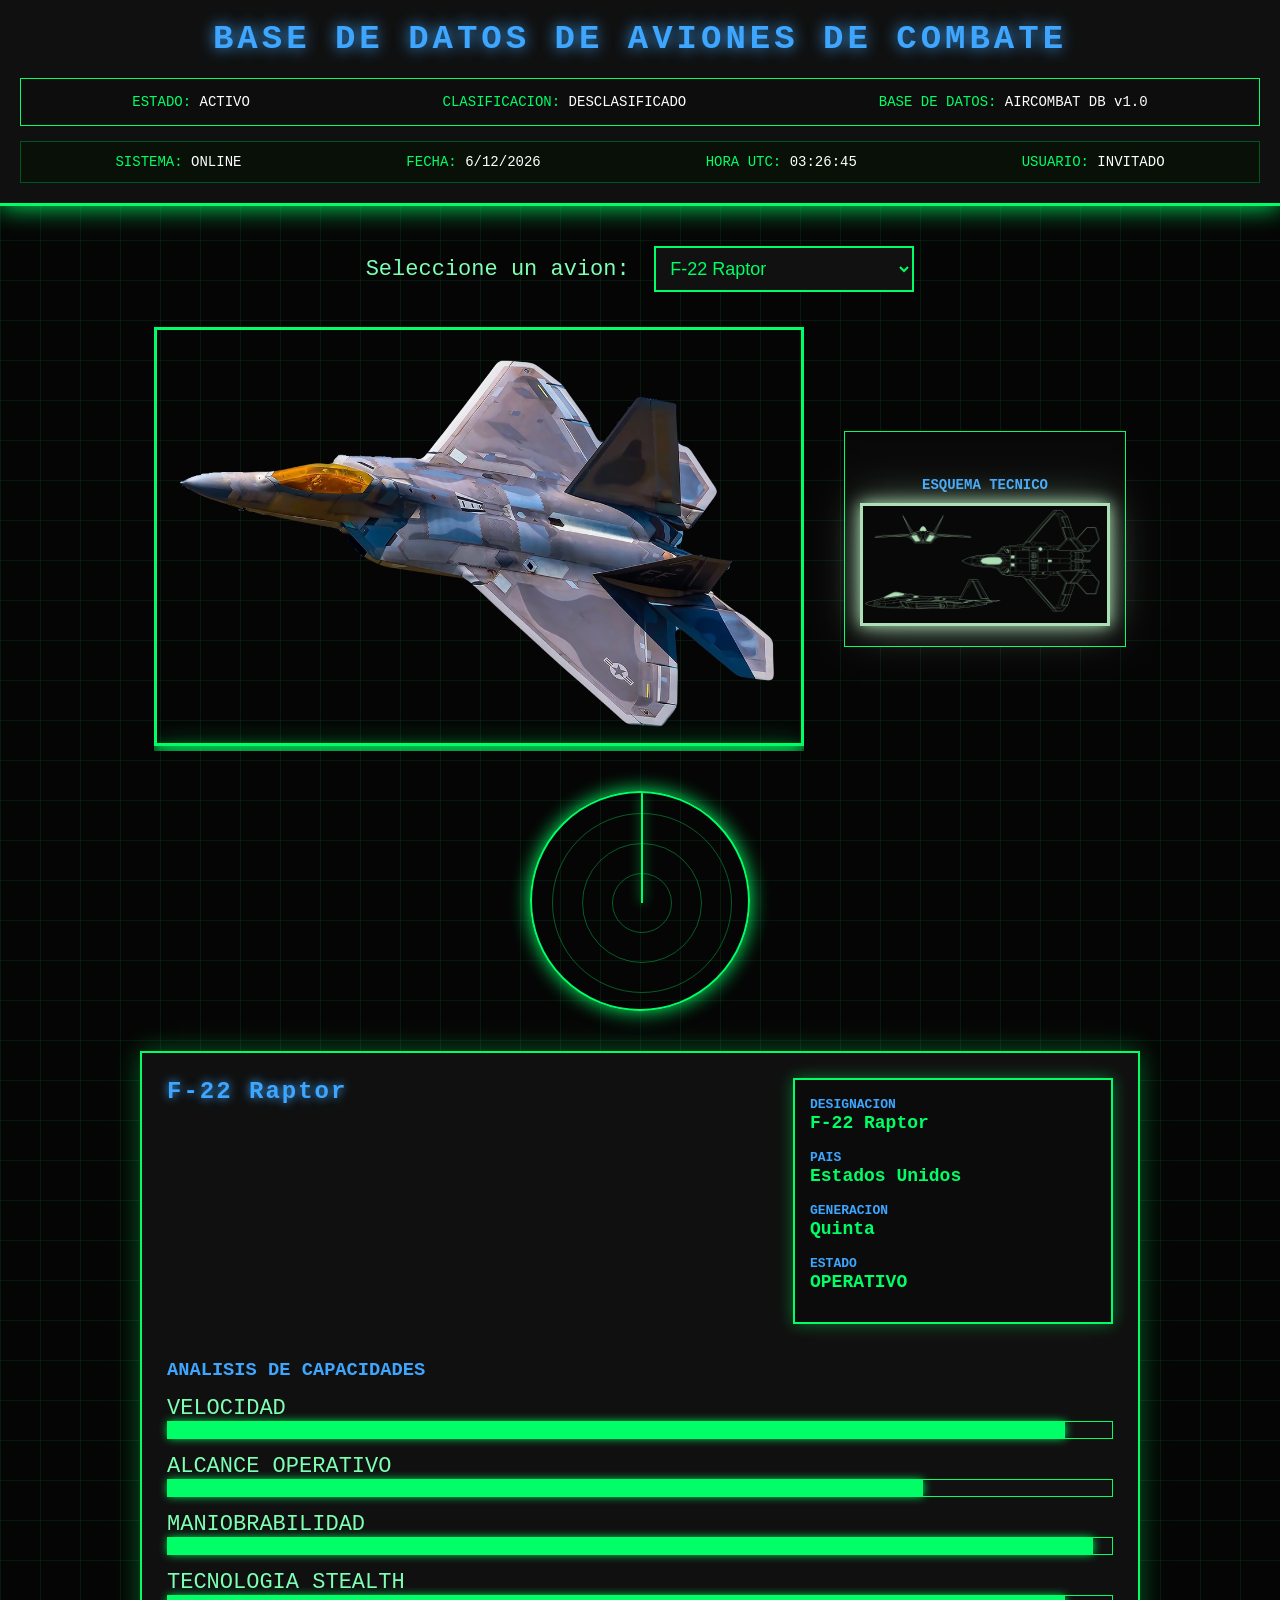
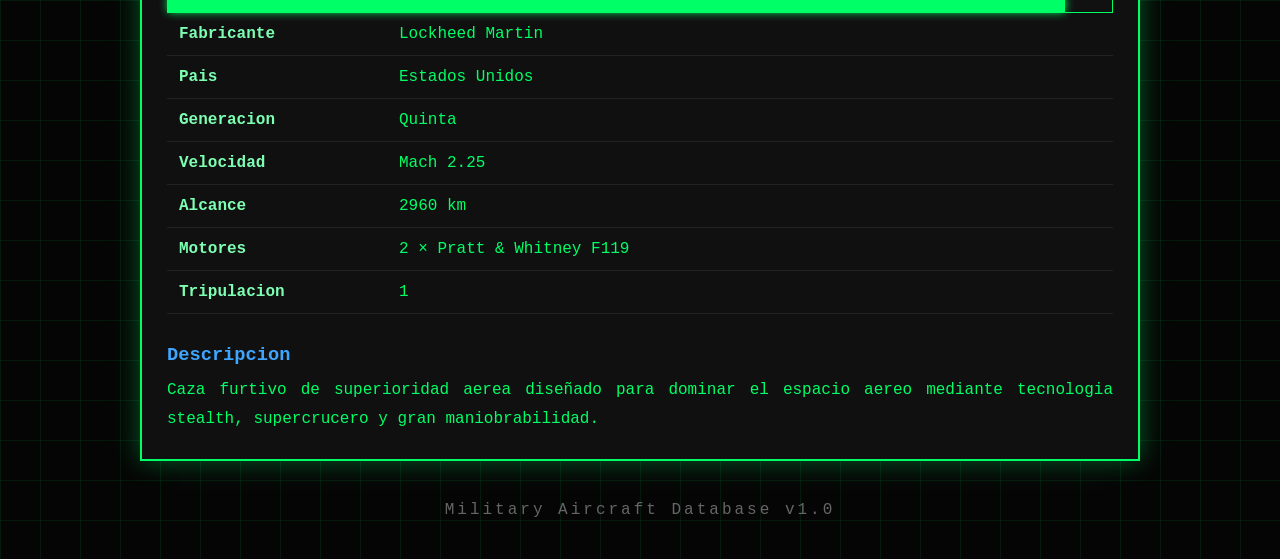
==== index.html @ 2a4c4a47 "Update index.html" ====
<!DOCTYPE html>
<html lang="es">

<head> 

    <meta charset="UTF-8">
    <meta name="viewport" content="width=device-width, initial-scale=1.0">

    <title>Base de Datos de Aviones de Combate</title>

    <link rel="stylesheet" href="estilos.css">

</head>

<body>

    <header>

    <h1>BASE DE DATOS DE AVIONES DE COMBATE</h1>

    <div class="estado">

        <div>ESTADO: <span>ACTIVO</span></div>

        <div>CLASIFICACION: <span>DESCLASIFICADO</span></div>

        <div>BASE DE DATOS: <span>AIRCOMBAT DB v1.0</span></div>

    </div>


<div class="sistema">

    <div>SISTEMA: <span>ONLINE</span></div>

    <div>FECHA: <span id="fecha"></span></div>

    <div>HORA UTC: <span id="hora"></span></div>

    <div>USUARIO: <span>INVITADO</span></div>

</div>

</header>

    <main>

        <div class="selector">

            <label for="aviones">Seleccione un avion:</label>

            <select id="aviones" onchange="cambiarAvion()">

                <option value="f22">F-22 Raptor</option>
                <option value="f35">F-35 Lightning II</option>
                <option value="f16">F-16 Figthing Falcon</option>
                <option value="su22">Su-22 Fitter</option>
                <option value="su57">Su-57 Felon</option>
                <option value="mig31">Mig-31 Foxhound</option>
                <option value="b2">B-2 Spirit</option>
                <option value="mig29">Mig-29 Fulscrum</option>
            </select>

        </div>

        <div class="zona-imagen">

    <div class="visor">

        <img id="imagenAvion" src="imagenes/f22.jpg" alt="Avión">

        <div class="escaneo"></div>

    </div>


    <div class="silueta">

        <h3>ESQUEMA TECNICO</h3>

        <img id="siluetaAvion" src="imagenes/f22_silueta.png">

    </div>

</div>

         <div class="radar">

    <div class="circulo c1"></div>
    <div class="circulo c2"></div>
    <div class="circulo c3"></div>

    <div class="linea"></div>

</div>

        <div class="informacion">

            <div class="cabecera-avion">

    <h2 id="nombre"></h2>

    <div class="ficha">

        <p><strong>DESIGNACION</strong><br><span id="designacion"></span></p>

        <p><strong>PAIS</strong><br><span id="paisFicha"></span></p>

        <p><strong>GENERACION</strong><br><span id="generacionFicha"></span></p>

        <p><strong>ESTADO</strong><br><span id="estadoAvion"></span></p>

    </div>

</div>


<div class="rendimiento">

<h3>ANALISIS DE CAPACIDADES</h3>


<label>VELOCIDAD</label>

<div class="barra">

<div id="velocidadBarra"></div>

</div>



<label>ALCANCE OPERATIVO</label>

<div class="barra">

<div id="alcanceBarra"></div>

</div>



<label>MANIOBRABILIDAD</label>

<div class="barra">

<div id="maniobraBarra"></div>

</div>



<label>TECNOLOGIA STEALTH</label>

<div class="barra">

<div id="stealthBarra"></div>

</div>


</div>
            <table>

                <tr>
                    <td>Fabricante</td>
                    <td id="fabricante"></td>
                </tr>

                <tr>
                    <td>Pais</td>
                    <td id="pais"></td>
                </tr>

                <tr>
                    <td>Generacion</td>
                    <td id="generacion"></td>
                </tr>

                <tr>
                    <td>Velocidad</td>
                    <td id="velocidad"></td>
                </tr>

                <tr>
                    <td>Alcance</td>
                    <td id="alcance"></td>
                </tr>

                <tr>
                    <td>Motores</td>
                    <td id="motores"></td>
                </tr>

                <tr>
                    <td>Tripulacion</td>
                    <td id="tripulacion"></td>
                </tr>

            </table>

            <h3>Descripcion</h3>

            <p id="descripcion"></p>

        </div>

    </main>

    <footer>

        Military Aircraft Database v1.0

    </footer>

    <script src="script.js"></script>

</body>

</html>
---- estilos.css ----
/*==========================
    BASE DE DATOS MILITAR
==========================*/

*{
    margin:0;
    padding:0;
    box-sizing:border-box;
}

body{

    background:#050505;

    font-family:Consolas, "Courier New", monospace;

    color:#00ff66;

    /* Cuadr�cula tecnol�gica */
    background-image:

    linear-gradient(rgba(0,255,100,.08) 1px, transparent 1px),

    linear-gradient(90deg, rgba(0,255,100,.08) 1px, transparent 1px);

    background-size:40px 40px;

}

/*==========================
        CABECERA
==========================*/

header{

    background:#101010;

    border-bottom:3px solid #00ff66;

    padding:20px;

    box-shadow:0 0 25px #00ff66;

}

header h1{

    text-align:center;

    color:#3ea6ff;

    font-size:34px;

    letter-spacing:4px;

    text-shadow:0 0 15px #3ea6ff;

}

/*==========================
         CONTENIDO
==========================*/

main{

    width:1000px;

    margin:40px auto;

}

/*==========================
      MENU DESPLEGABLE
==========================*/

.selector{

    text-align:center;

    margin-bottom:35px;

}

label{

    font-size:22px;

    color:#7dffb3;

}

select{

    margin-left:15px;

    padding:10px;

    width:260px;

    font-size:18px;

    background:#111;

    color:#00ff66;

    border:2px solid #00ff66;

    outline:none;

}

select:hover{

    box-shadow:0 0 15px #00ff66;

}

/*==========================
          IMAGEN
==========================*/

.imagen{

    text-align:center;

}

img{

    width:700px;

    border:3px solid #00ff66;

    box-shadow:

        0 0 15px #00ff66,

        0 0 40px rgba(0,255,100,.5);

    transition:.4s;

}

img:hover{

    transform:scale(1.02);

}

/*==========================
      PANEL INFORMACI�N
==========================*/

.informacion{

    margin-top:35px;

    background:#101010;

    border:2px solid #00ff66;

    padding:25px;

    box-shadow:

        0 0 25px rgba(0,255,100,.35);

}

/* T�tulo del avi�n */

.informacion h2{

    text-align:center;

    color:#3ea6ff;

    margin-bottom:25px;

    text-shadow:0 0 10px #3ea6ff;

    letter-spacing:2px;

}

/*==========================
          TABLA
==========================*/

table{

    width:100%;

    border-collapse:collapse;

}

td{

    padding:12px;

    border-bottom:1px solid #222;

}

/* Columna izquierda */

td:first-child{

    color:#7dffb3;

    font-weight:bold;

    width:220px;

}

/* Columna derecha */

td:last-child{

    color:#00ff66;

}

/*==========================
      DESCRIPCI�N
==========================*/

h3{

    color:#3ea6ff;

    margin-top:30px;

    margin-bottom:10px;

}

#descripcion{

    color:#00ff66;

    line-height:1.8;

    text-align:justify;

}

/*==========================
          PIE
==========================*/

footer{

    text-align:center;

    color:#666;

    margin:40px;

    letter-spacing:3px;

}

/*==========================
     EFECTO TERMINAL
==========================*/

.informacion:hover{

    box-shadow:

    0 0 10px #00ff66,

    0 0 30px #00ff66;

}



/*==================================
        BARRA DE ESTADO
===================================*/

.estado{

    margin-top:20px;

    display:flex;

    justify-content:space-around;

    padding:15px;

    border:1px solid #00ff66;

    background:#0d0d0d;

    color:#00ff66;

    font-size:14px;

}

.estado span{

    color:white;

}

/*==================================
      CABECERA DEL AVI�N
===================================*/

.cabecera-avion{

    display:flex;

    justify-content:space-between;

    align-items:flex-start;

    margin-bottom:25px;

}

.ficha{

    width:320px;

    border:2px solid #00ff66;

    padding:15px;

    background:#0b0b0b;

    box-shadow:0 0 15px rgba(0,255,100,.4);

}

.ficha p{

    margin-bottom:15px;

    color:#7dffb3;

}

.ficha span{

    color:#00ff66;

    font-size:18px;

    font-weight:bold;

}

.ficha strong{

    color:#3ea6ff;

    font-size:13px;

}


/*=========================
      SISTEMA
=========================*/

.sistema{

    margin-top:15px;

    display:flex;

    justify-content:space-around;

    border:1px solid #005522;

    background:#081008;

    padding:12px;

    color:#00ff66;

    font-size:14px;

}

.sistema span{

    color:white;

}

/*=========================
      RADAR
=========================*/

.radar{

    width:220px;

    height:220px;

    margin:40px auto;

    border:2px solid #00ff66;

    border-radius:50%;

    position:relative;

    overflow:hidden;

    box-shadow:0 0 20px #00ff66;

}

.circulo{

    position:absolute;

    border:1px solid rgba(0,255,100,.35);

    border-radius:50%;

}

.c1{

    width:60px;

    height:60px;

    top:80px;

    left:80px;

}

.c2{

    width:120px;

    height:120px;

    top:50px;

    left:50px;

}

.c3{

    width:180px;

    height:180px;

    top:20px;

    left:20px;

}

.linea{

    width:2px;

    height:110px;

    background:#00ff66;

    position:absolute;

    left:109px;

    top:0;

    transform-origin:bottom;

    animation:radar 4s linear infinite;

    box-shadow:0 0 12px #00ff66;

}

@keyframes radar{

    from{

        transform:rotate(0deg);

    }

    to{

        transform:rotate(360deg);

    }

}


/*==========================
     ZONA DE IMAGEN
==========================*/


.zona-imagen{

display:flex;

justify-content:center;

gap:40px;

align-items:center;

}


.visor{

position:relative;

overflow:hidden;

}



.visor img{

width:650px;

transition:opacity .3s;

}


/*==========================
      EFECTO ESCANEO
==========================*/


.escaneo{

position:absolute;

width:100%;

height:5px;

background:#00ff66;

box-shadow:

0 0 15px #00ff66,

0 0 30px #00ff66;


animation:scan 3s infinite;

}


@keyframes scan{


0%{

top:0;

}


50%{

top:100%;

}


100%{

top:0;

}


}


/*==========================
       SILUETA TECNICA
==========================*/


.silueta{

text-align:center;

border:1px solid #00ff66;

padding:15px;

background:#080808;

}


.silueta h3{

font-size:14px;

}


.silueta img{

width:250px;

filter:

brightness(0)

saturate(100%)

invert(70%)

sepia(80%)

hue-rotate(80deg);

}


/*==========================
       BARRAS
==========================*/


.rendimiento{

margin-top:35px;

}


.rendimiento label{

display:block;

margin-top:15px;

color:#7dffb3;

}


.barra{

height:18px;

background:#111;

border:1px solid #00ff66;

}


.barra div{

height:100%;

background:#00ff66;

box-shadow:

0 0 10px #00ff66;

transition:1s;

}
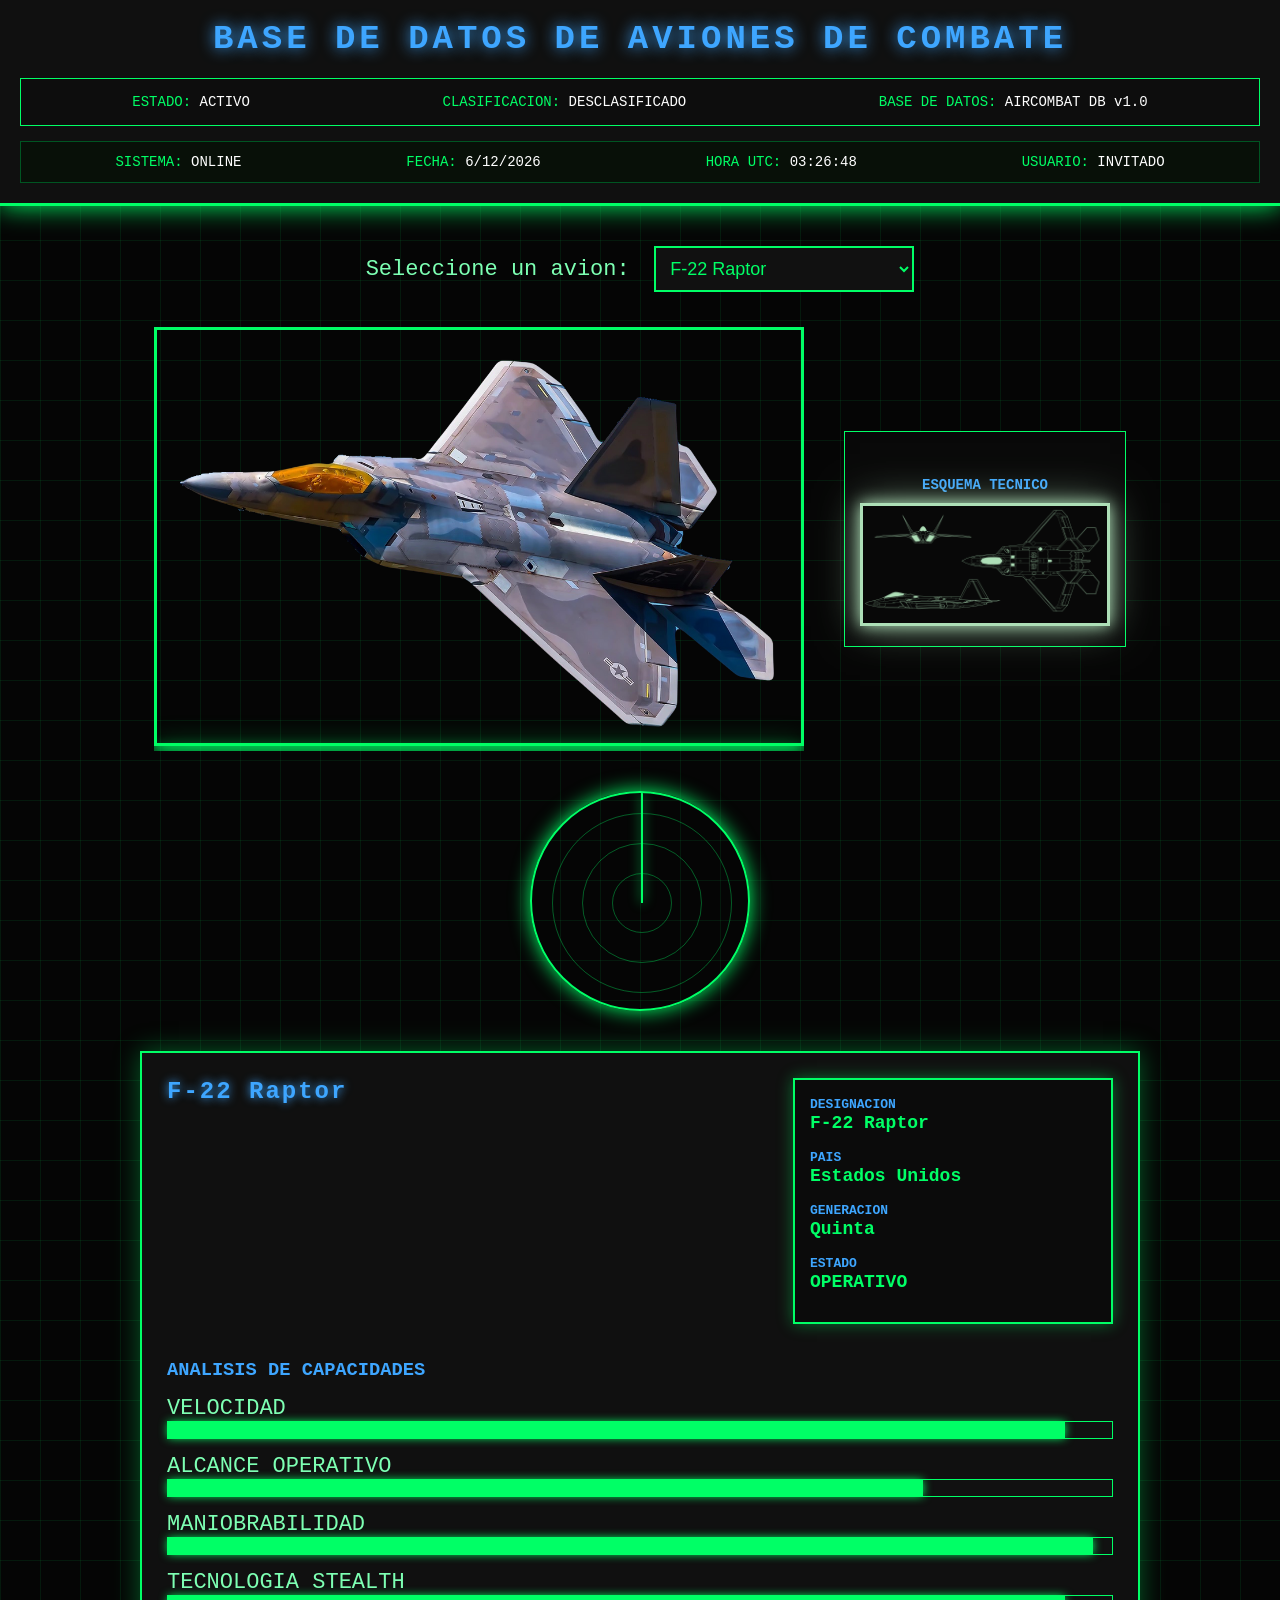
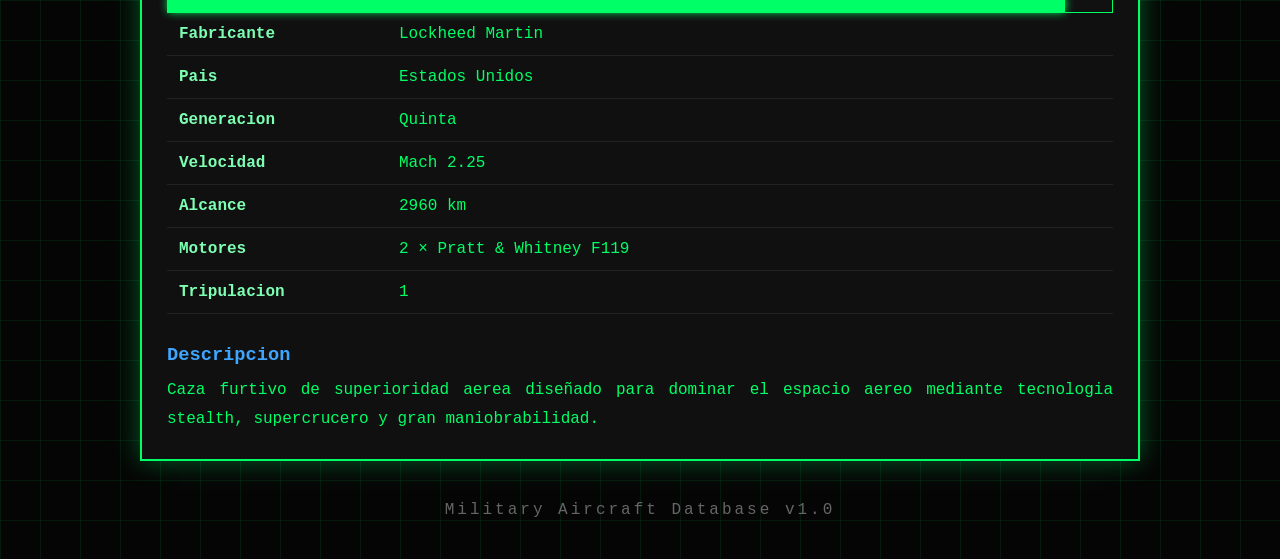
==== commit aee45611: "Update index.html" ====
--- a/index.html
+++ b/index.html
@@ -59,6 +59,7 @@
                 <option value="mig31">Mig-31 Foxhound</option>
                 <option value="b2">B-2 Spirit</option>
                 <option value="mig29">Mig-29 Fulscrum</option>
+                <option value="f5">F-5 Tiger</option>
             </select>
 
         </div>
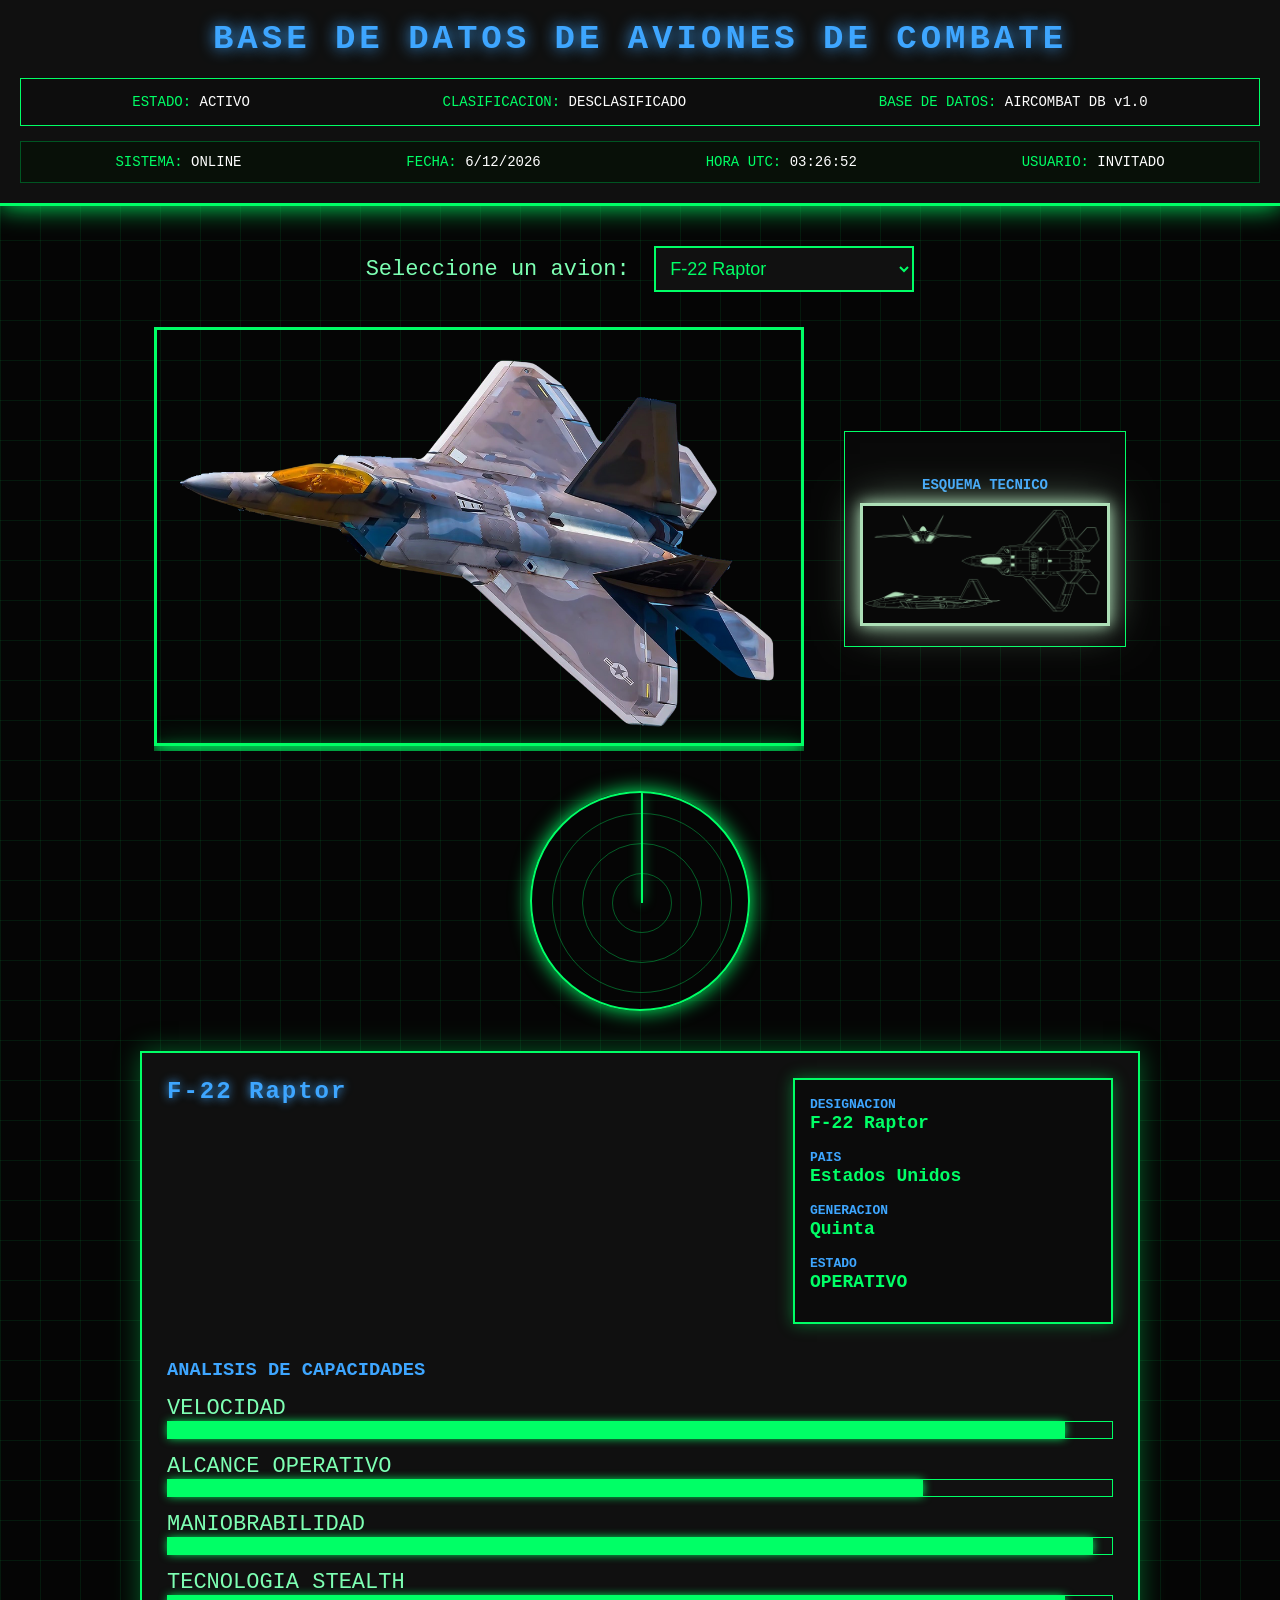
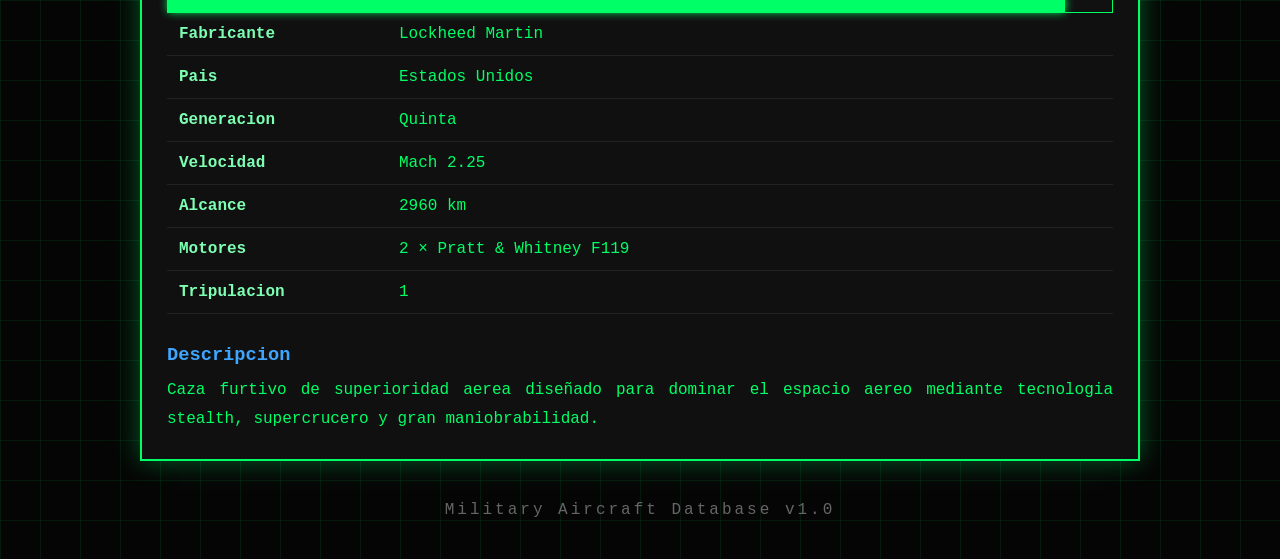
==== commit 6cb531fd: "Update index.html" ====
--- a/index.html
+++ b/index.html
@@ -60,6 +60,8 @@
                 <option value="b2">B-2 Spirit</option>
                 <option value="mig29">Mig-29 Fulscrum</option>
                 <option value="f5">F-5 Tiger</option>
+                <option value="mig19">Mig-19 Farmer</option>
+                <option value="f18">F-18 Super Hornet</option>
             </select>
 
         </div>
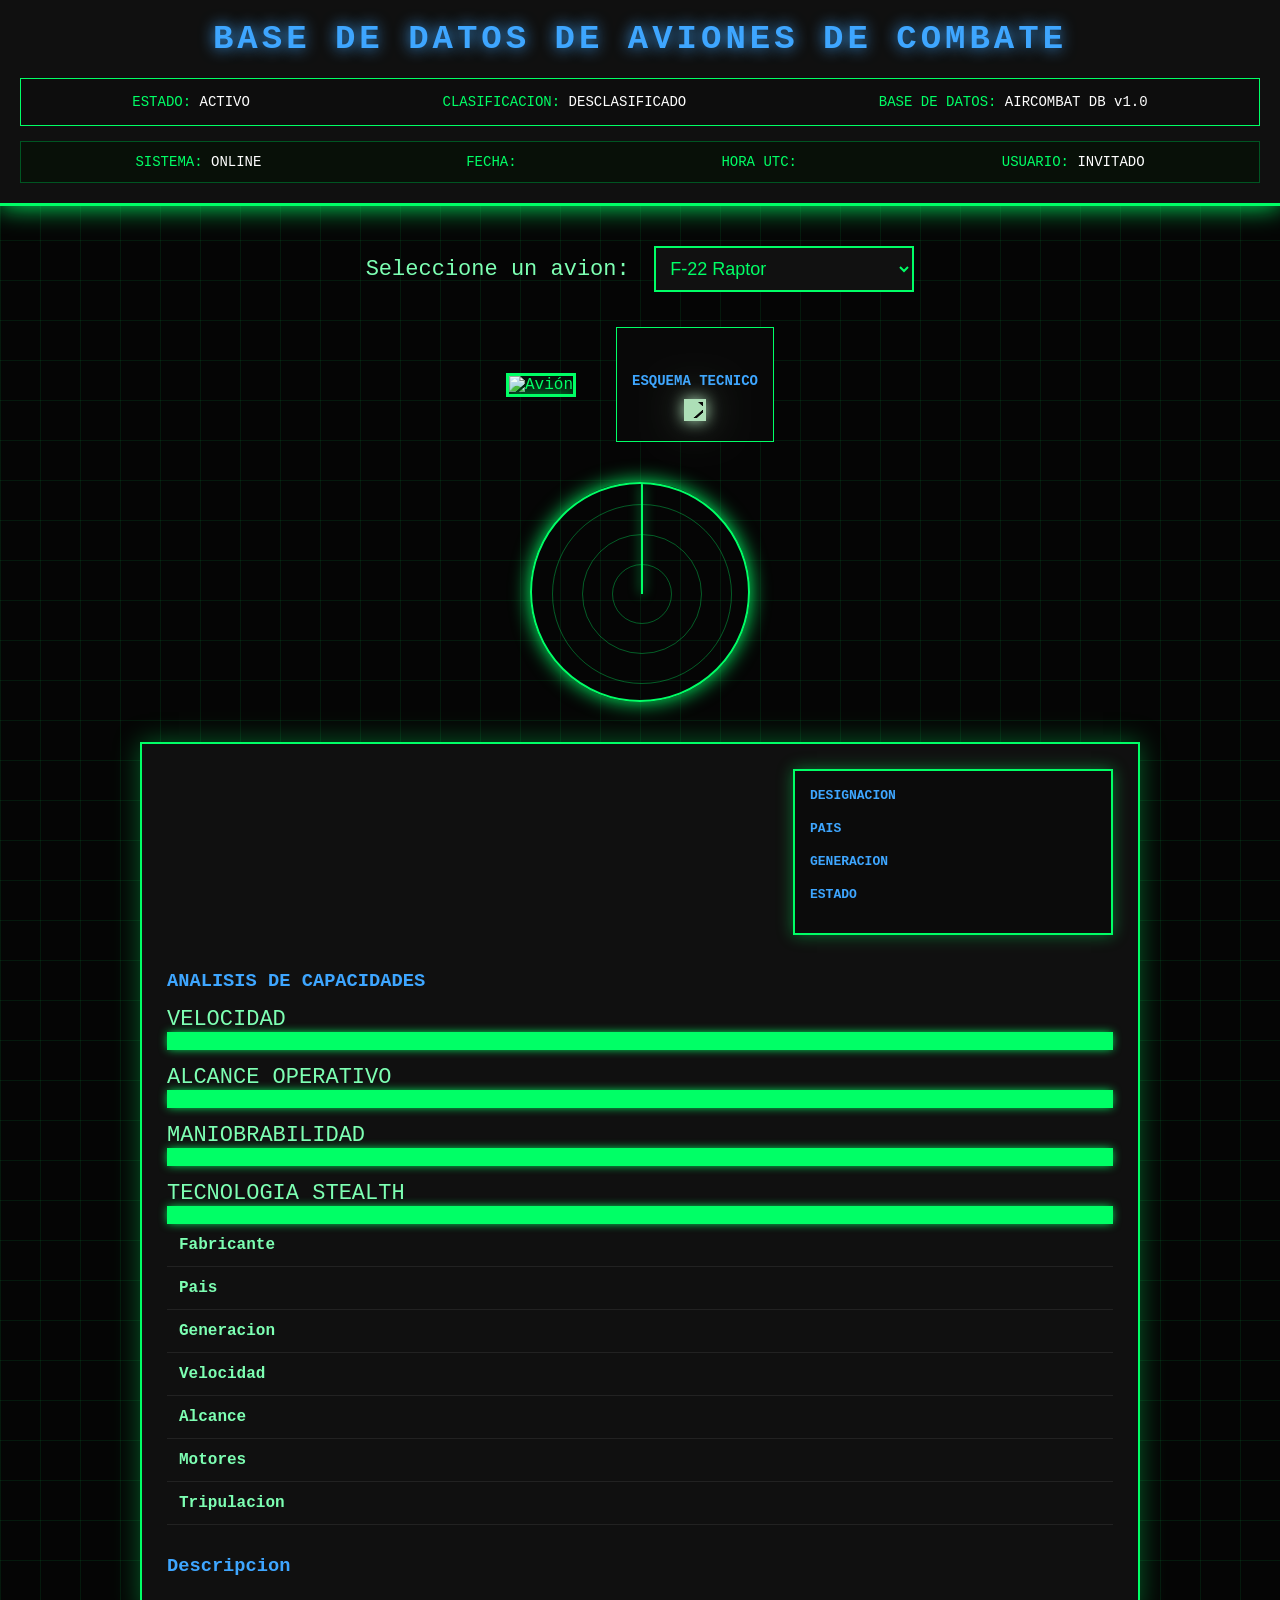
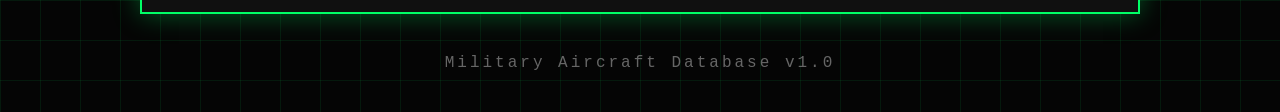
==== commit 877fb36e: "Update index.html" ====
--- a/index.html
+++ b/index.html
@@ -62,6 +62,8 @@
                 <option value="f5">F-5 Tiger</option>
                 <option value="mig19">Mig-19 Farmer</option>
                 <option value="f18">F-18 Super Hornet</option>
+                <option value="f14">F-14 Tomcat</option>
+                <option value="f15">F-15 Eagle</option>
             </select>
 
         </div>
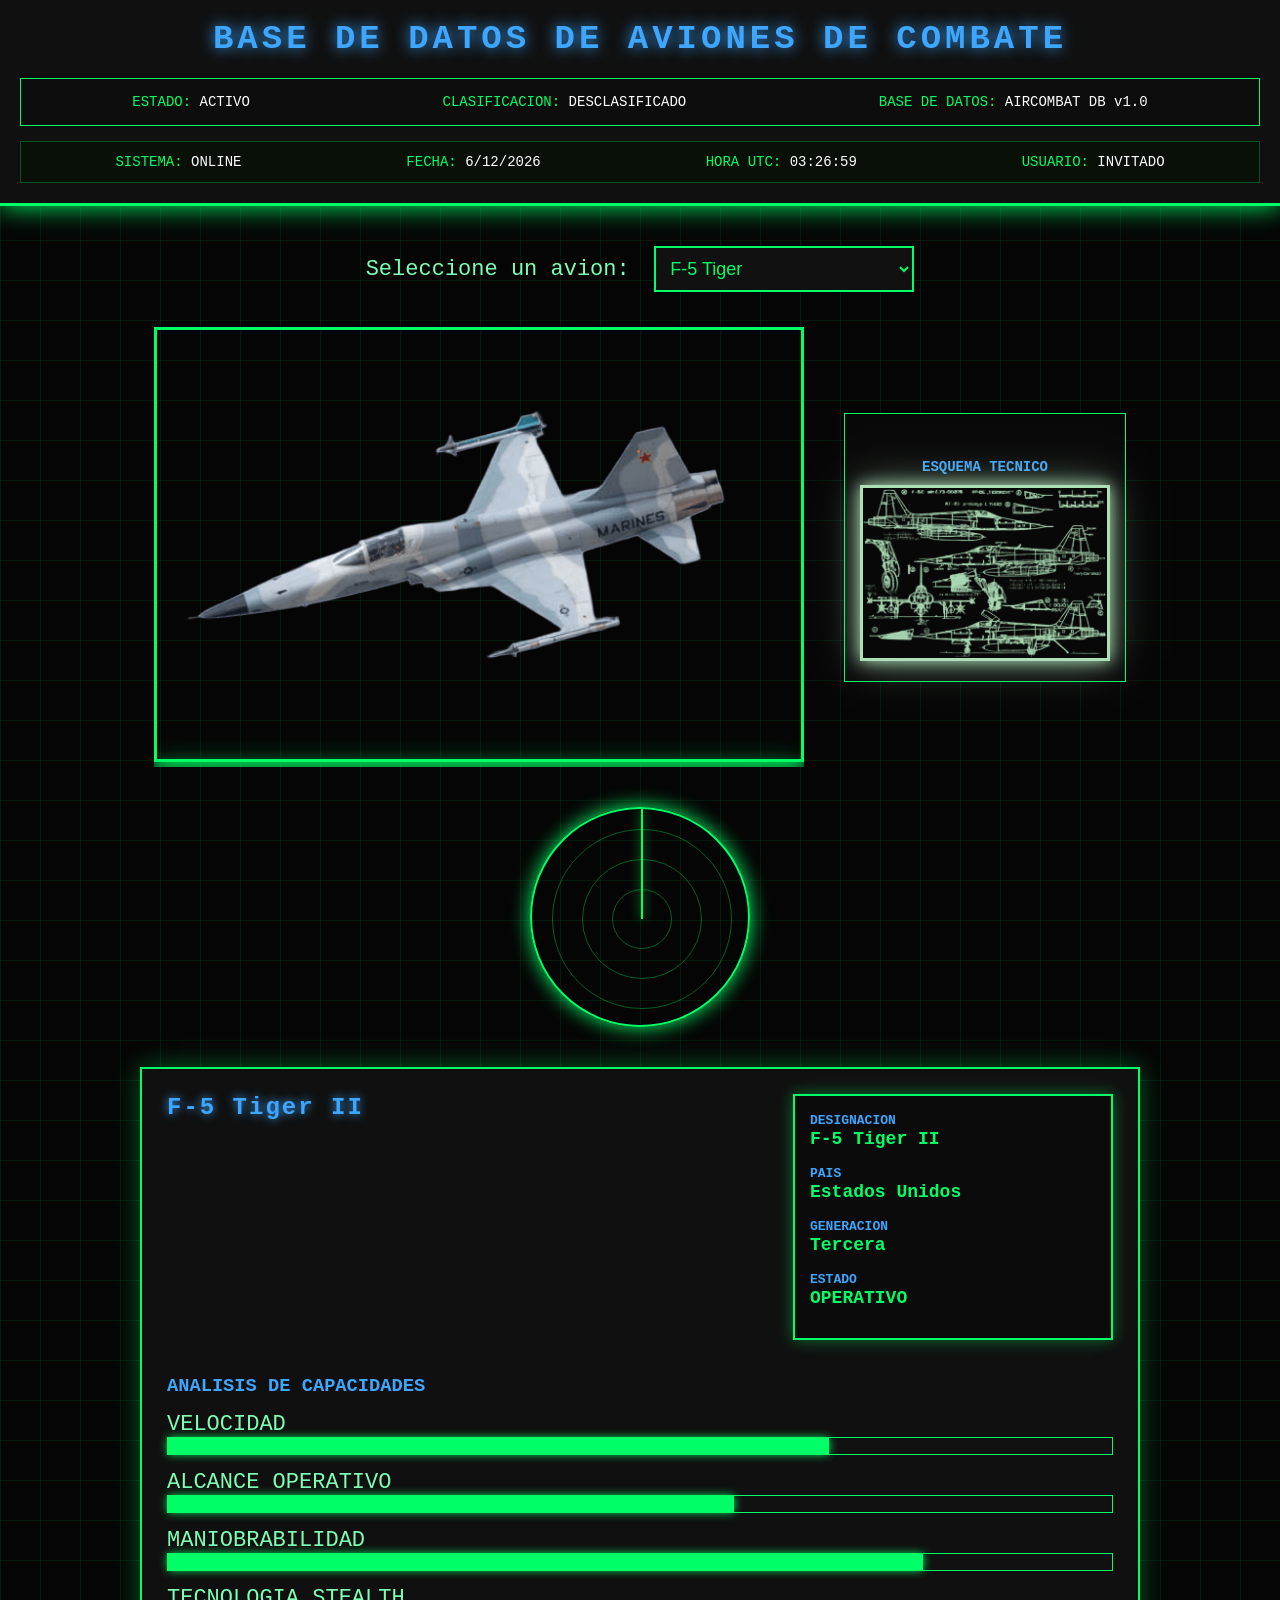
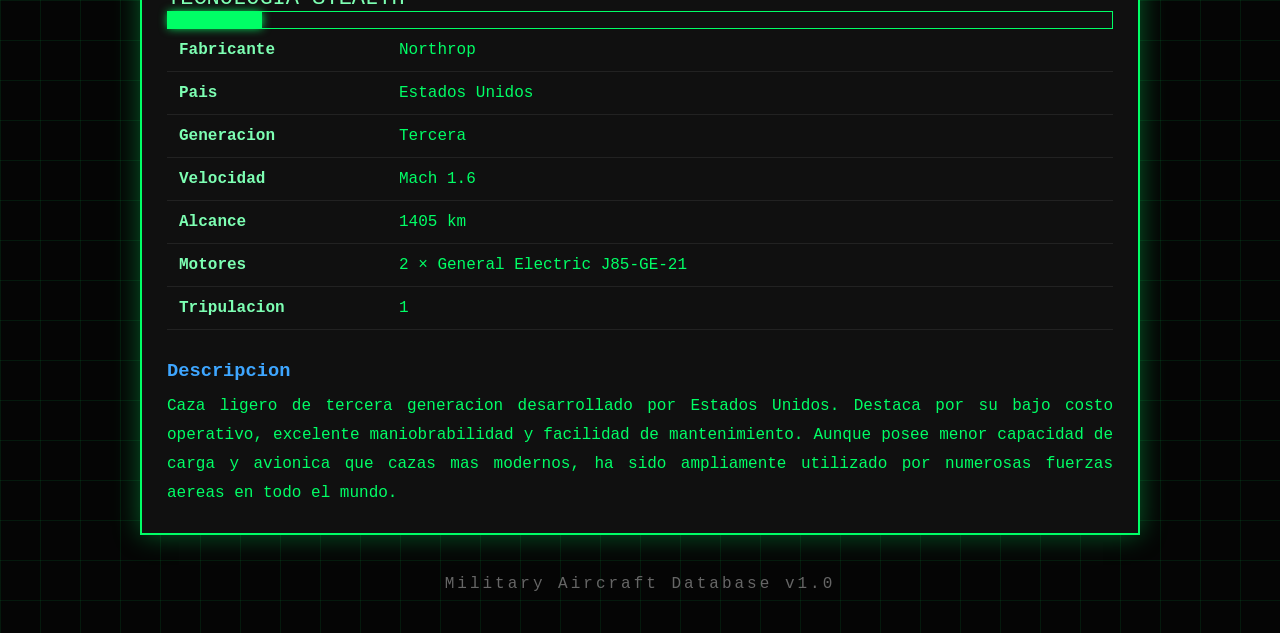
==== commit 59919055: "Update index.html" ====
--- a/index.html
+++ b/index.html
@@ -51,19 +51,21 @@
 
             <select id="aviones" onchange="cambiarAvion()">
 
+                <option value="f5">F-5 Tiger</option>
+                <option value="f14">F-14 Tomcat</option>
+                <option value="f15">F-15 Eagle</option>
+                <option value="f16">F-16 Figthing Falcon</option>
+                <option value="f18">F-18 Super Hornet</option>
                 <option value="f22">F-22 Raptor</option>
                 <option value="f35">F-35 Lightning II</option>
-                <option value="f16">F-16 Figthing Falcon</option>
                 <option value="su22">Su-22 Fitter</option>
+                <option value="su27">Su-27 Flanker</option>
+                <option value="su30">Su-30 Strike Flanker</option>
                 <option value="su57">Su-57 Felon</option>
+                <option value="mig19">Mig-19 Farmer</option>
+                <option value="mig29">Mig-29 Fulscrum</option>
                 <option value="mig31">Mig-31 Foxhound</option>
                 <option value="b2">B-2 Spirit</option>
-                <option value="mig29">Mig-29 Fulscrum</option>
-                <option value="f5">F-5 Tiger</option>
-                <option value="mig19">Mig-19 Farmer</option>
-                <option value="f18">F-18 Super Hornet</option>
-                <option value="f14">F-14 Tomcat</option>
-                <option value="f15">F-15 Eagle</option>
             </select>
 
         </div>
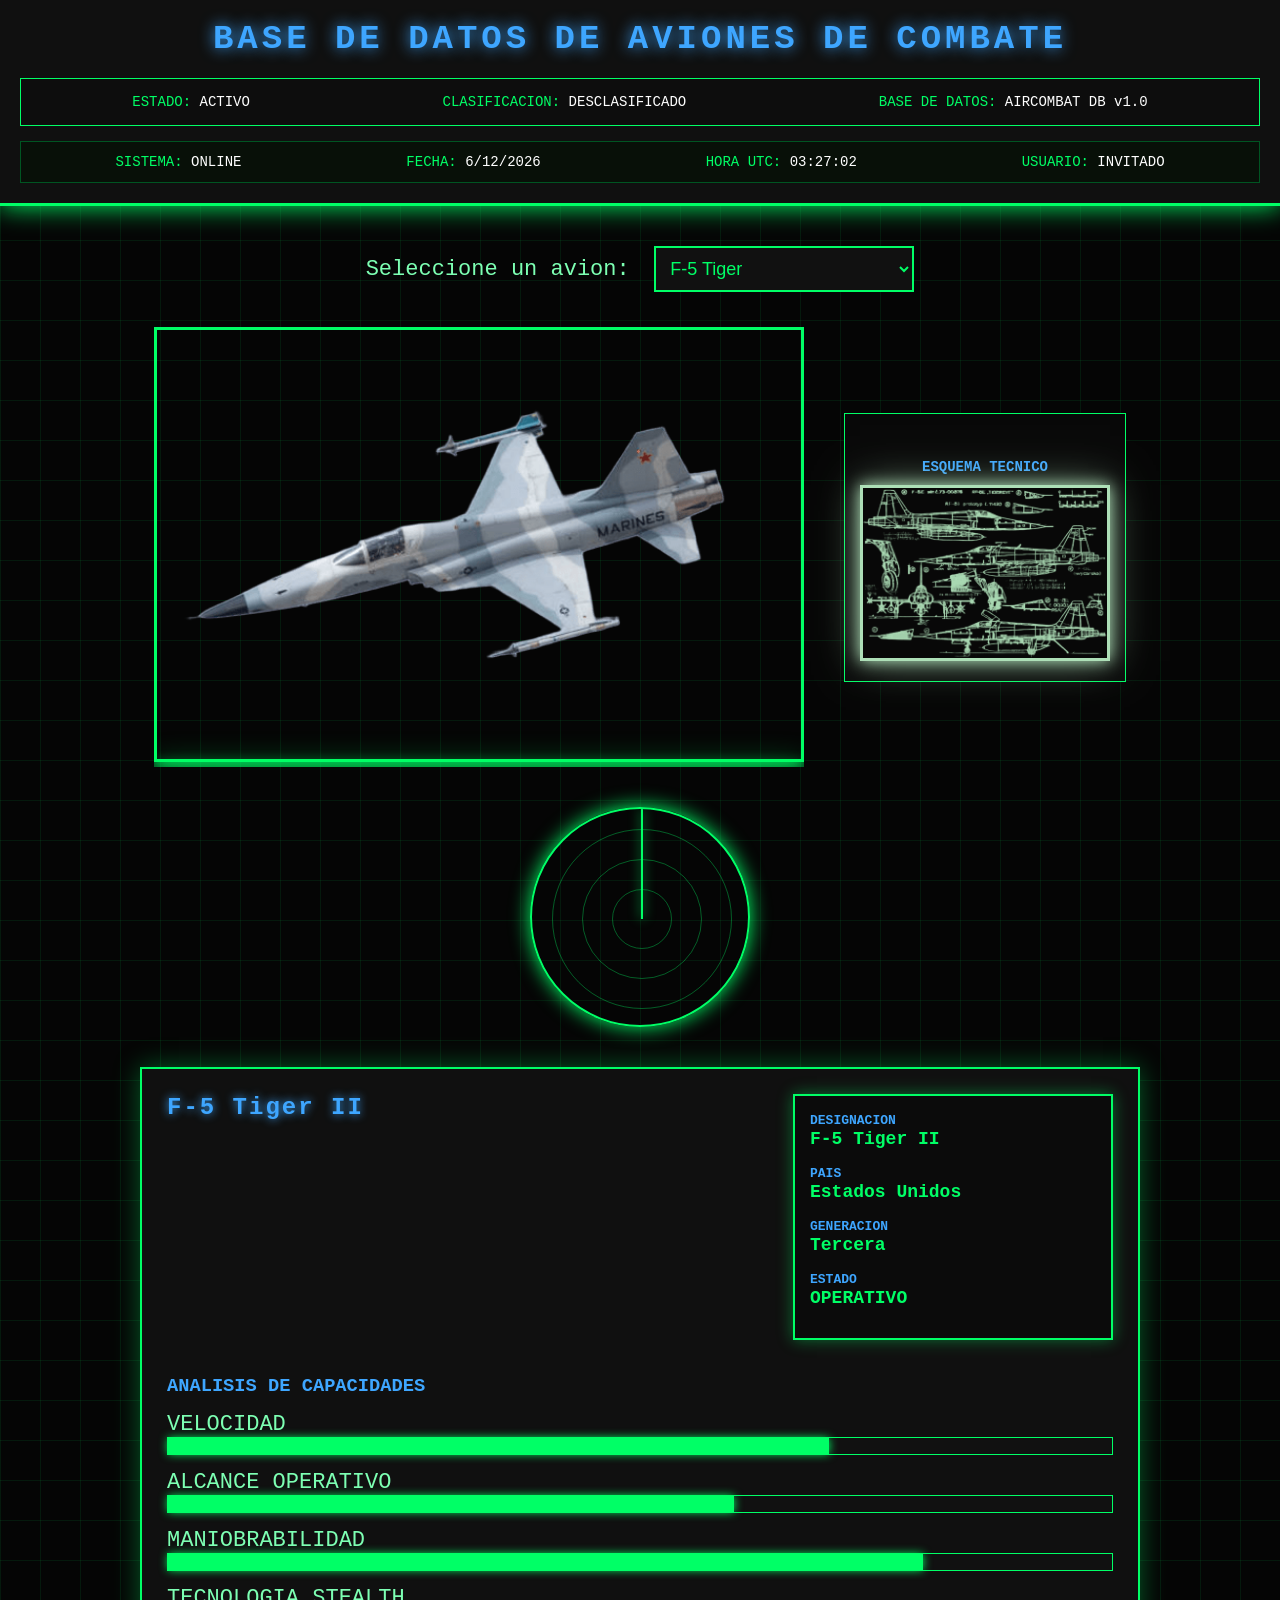
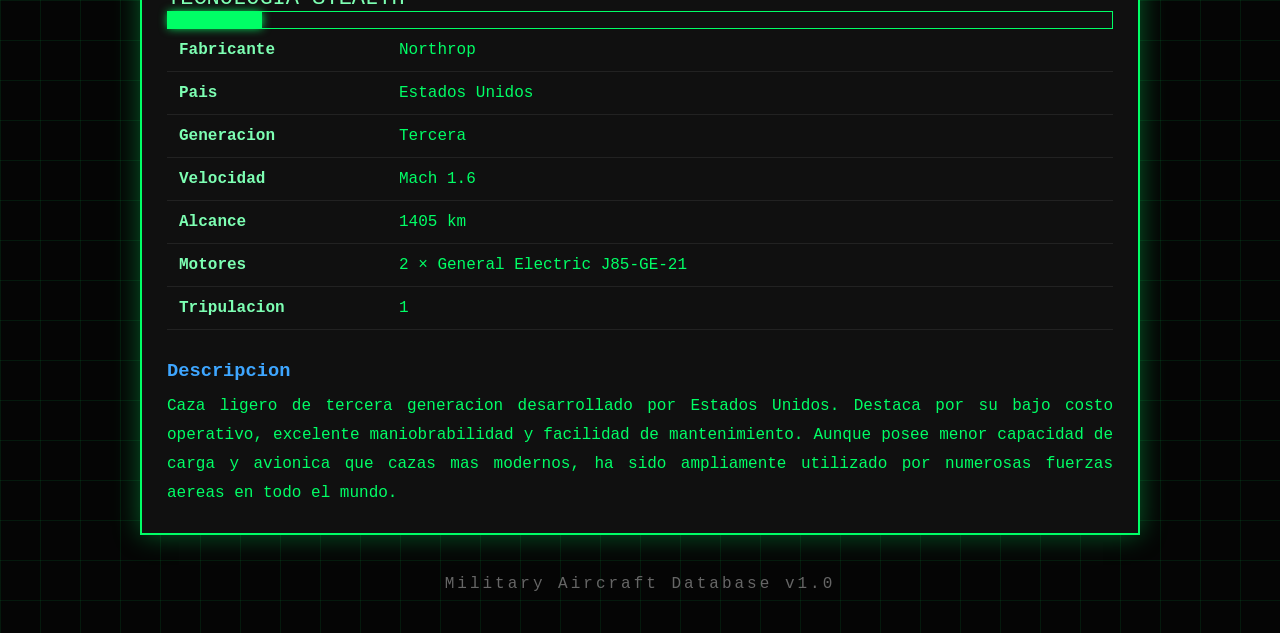
==== commit cba68ad4: "Update index.html" ====
--- a/index.html
+++ b/index.html
@@ -61,6 +61,7 @@
                 <option value="su22">Su-22 Fitter</option>
                 <option value="su27">Su-27 Flanker</option>
                 <option value="su30">Su-30 Strike Flanker</option>
+                <option value="su33">Su-33 Sea Flanker</option>
                 <option value="su57">Su-57 Felon</option>
                 <option value="mig19">Mig-19 Farmer</option>
                 <option value="mig29">Mig-29 Fulscrum</option>
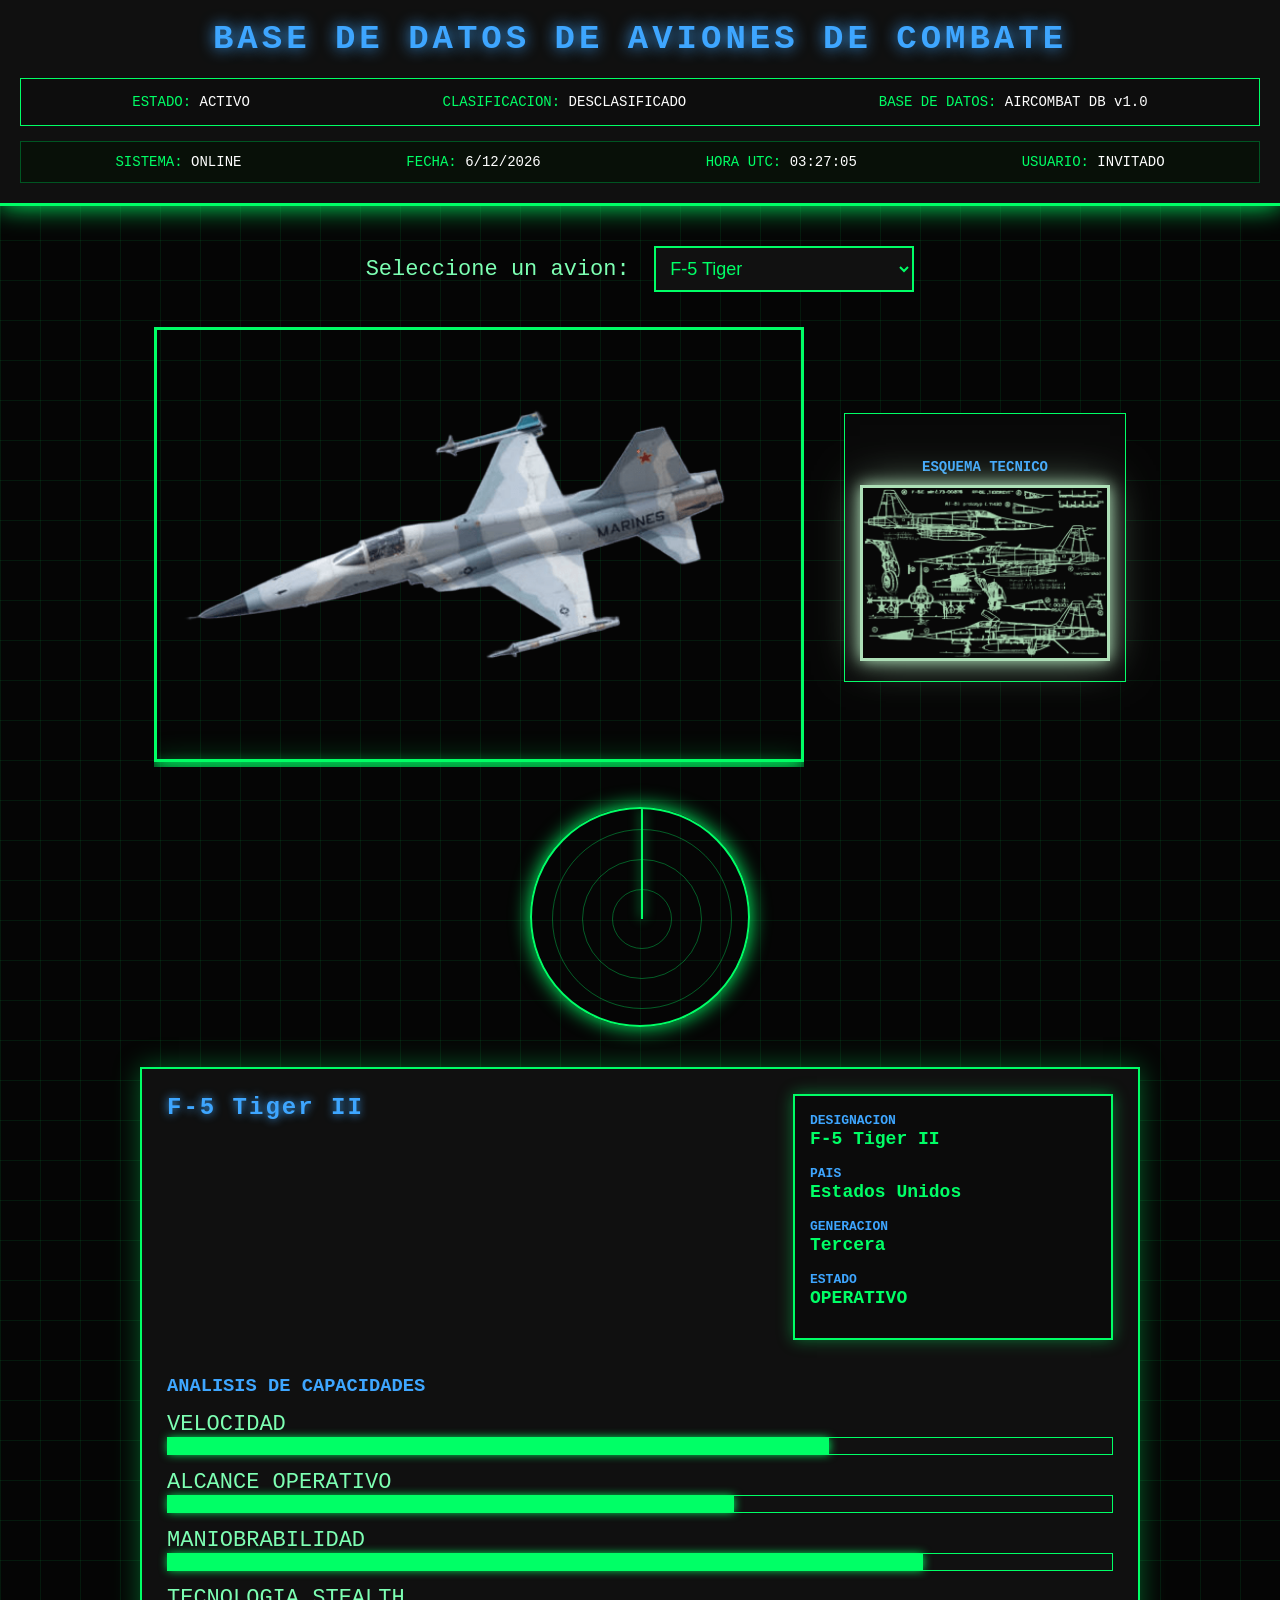
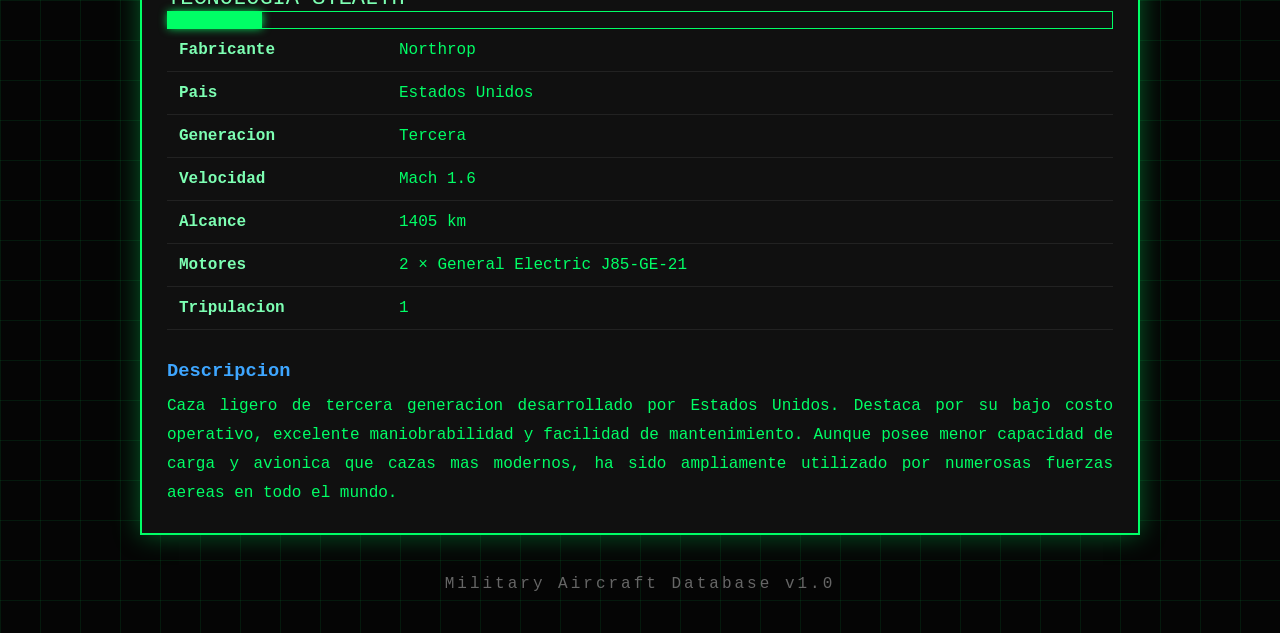
==== commit 97543be1: "Update index.html" ====
--- a/index.html
+++ b/index.html
@@ -62,6 +62,7 @@
                 <option value="su27">Su-27 Flanker</option>
                 <option value="su30">Su-30 Strike Flanker</option>
                 <option value="su33">Su-33 Sea Flanker</option>
+                <option value="su47">Su-47 Berkut</option>
                 <option value="su57">Su-57 Felon</option>
                 <option value="mig19">Mig-19 Farmer</option>
                 <option value="mig29">Mig-29 Fulscrum</option>
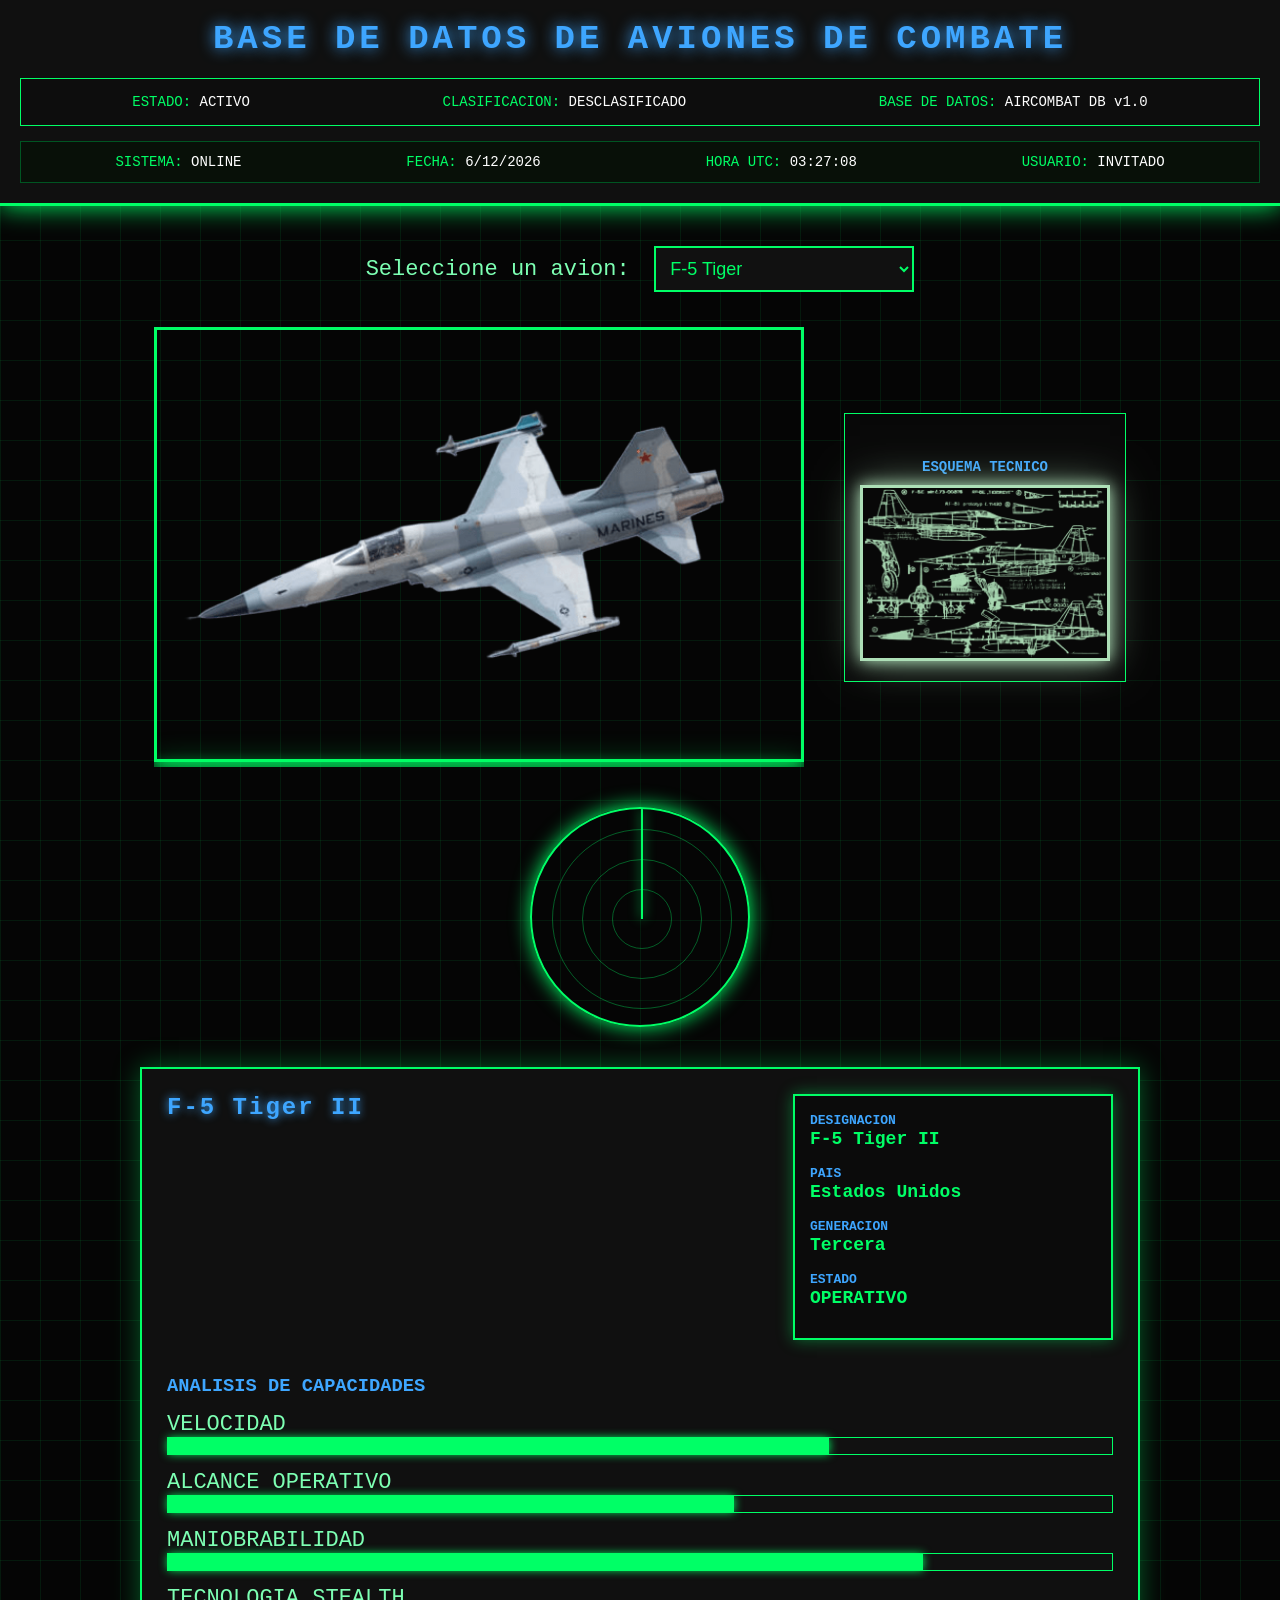
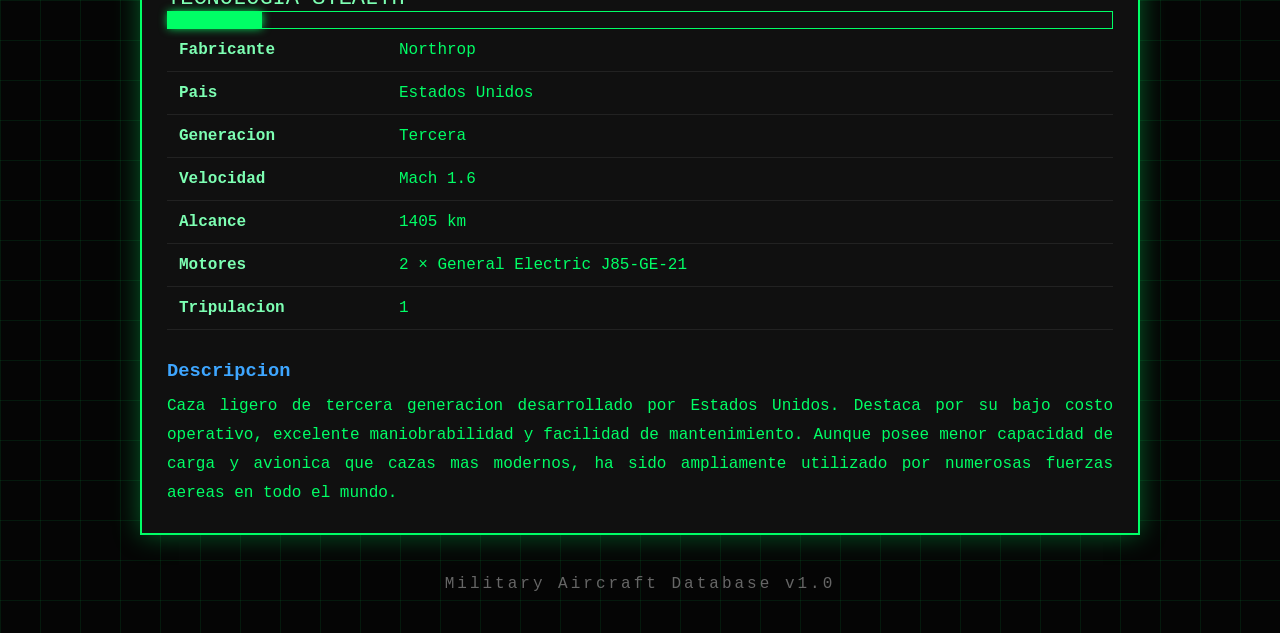
==== commit e96ee752: "Update index.html" ====
--- a/index.html
+++ b/index.html
@@ -65,6 +65,7 @@
                 <option value="su47">Su-47 Berkut</option>
                 <option value="su57">Su-57 Felon</option>
                 <option value="mig19">Mig-19 Farmer</option>
+                <option value="mig23">Mig-23 Flogger</option>
                 <option value="mig29">Mig-29 Fulscrum</option>
                 <option value="mig31">Mig-31 Foxhound</option>
                 <option value="b2">B-2 Spirit</option>
